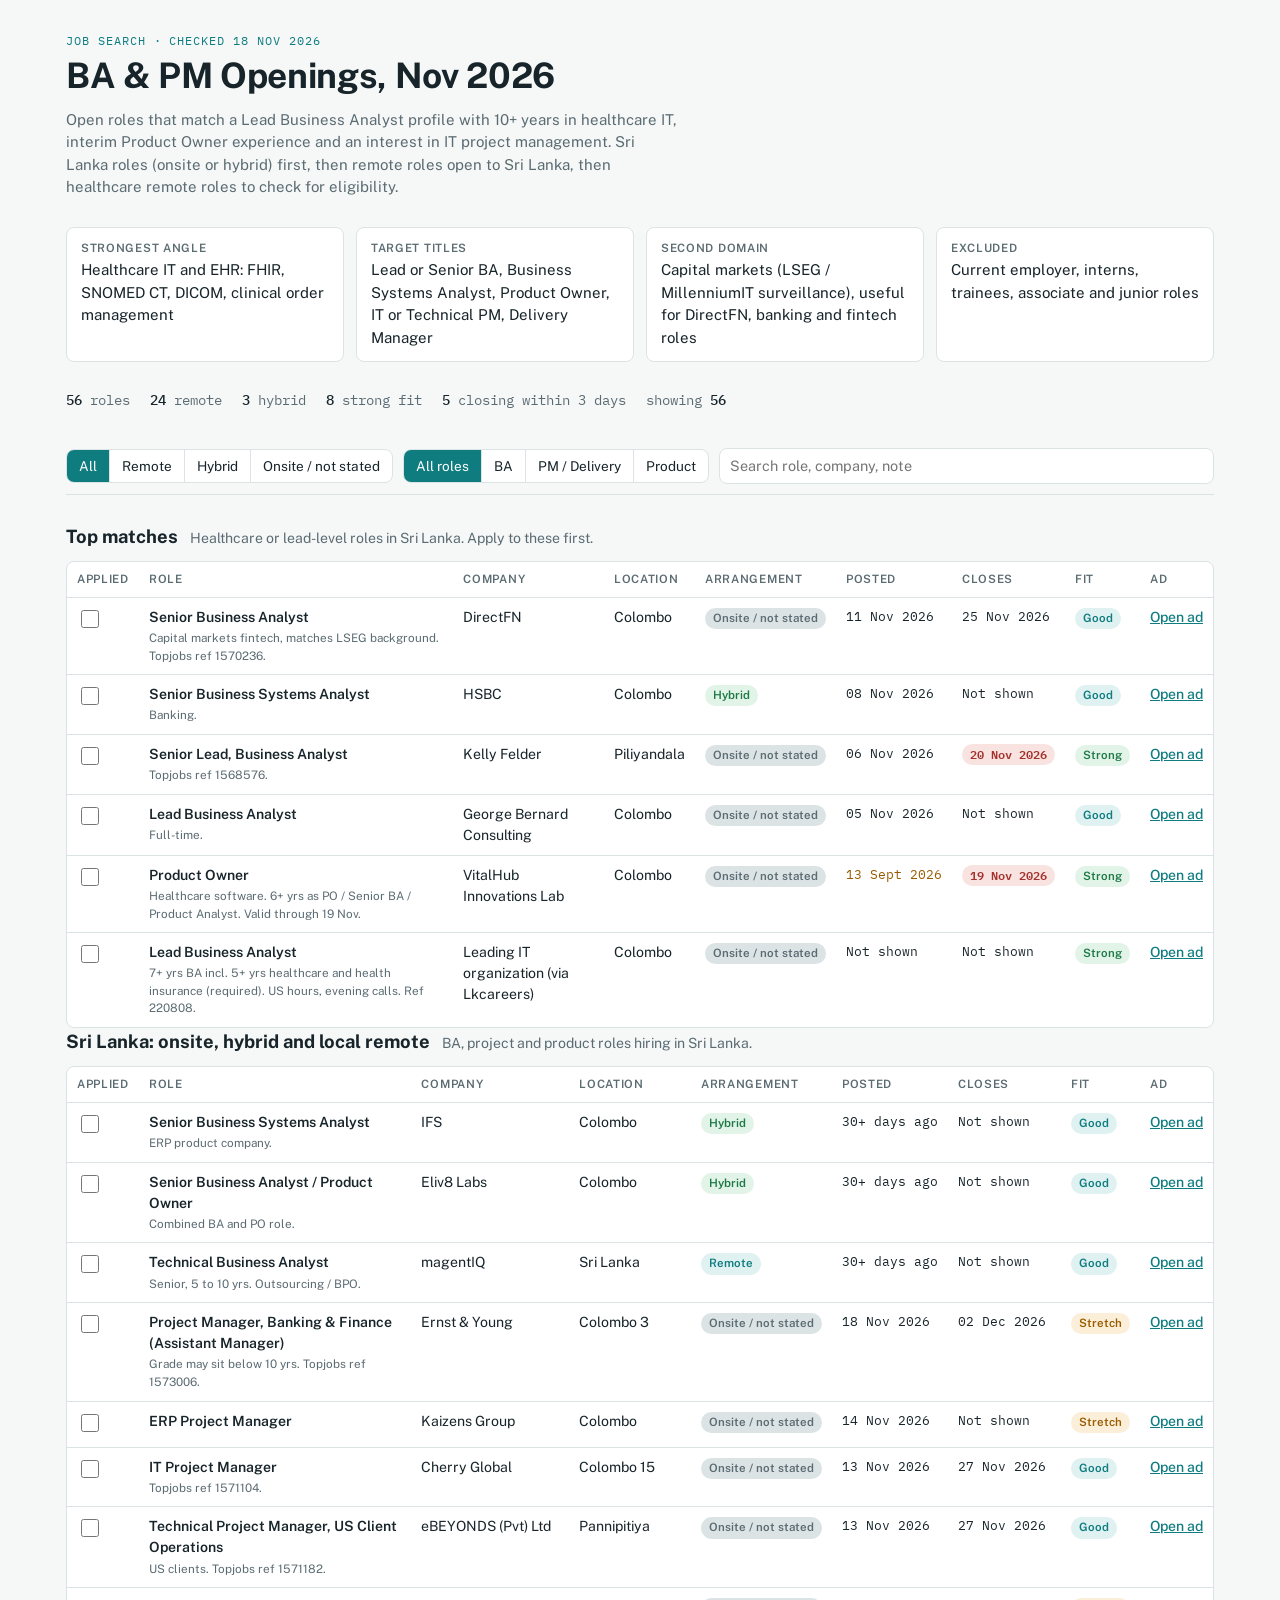
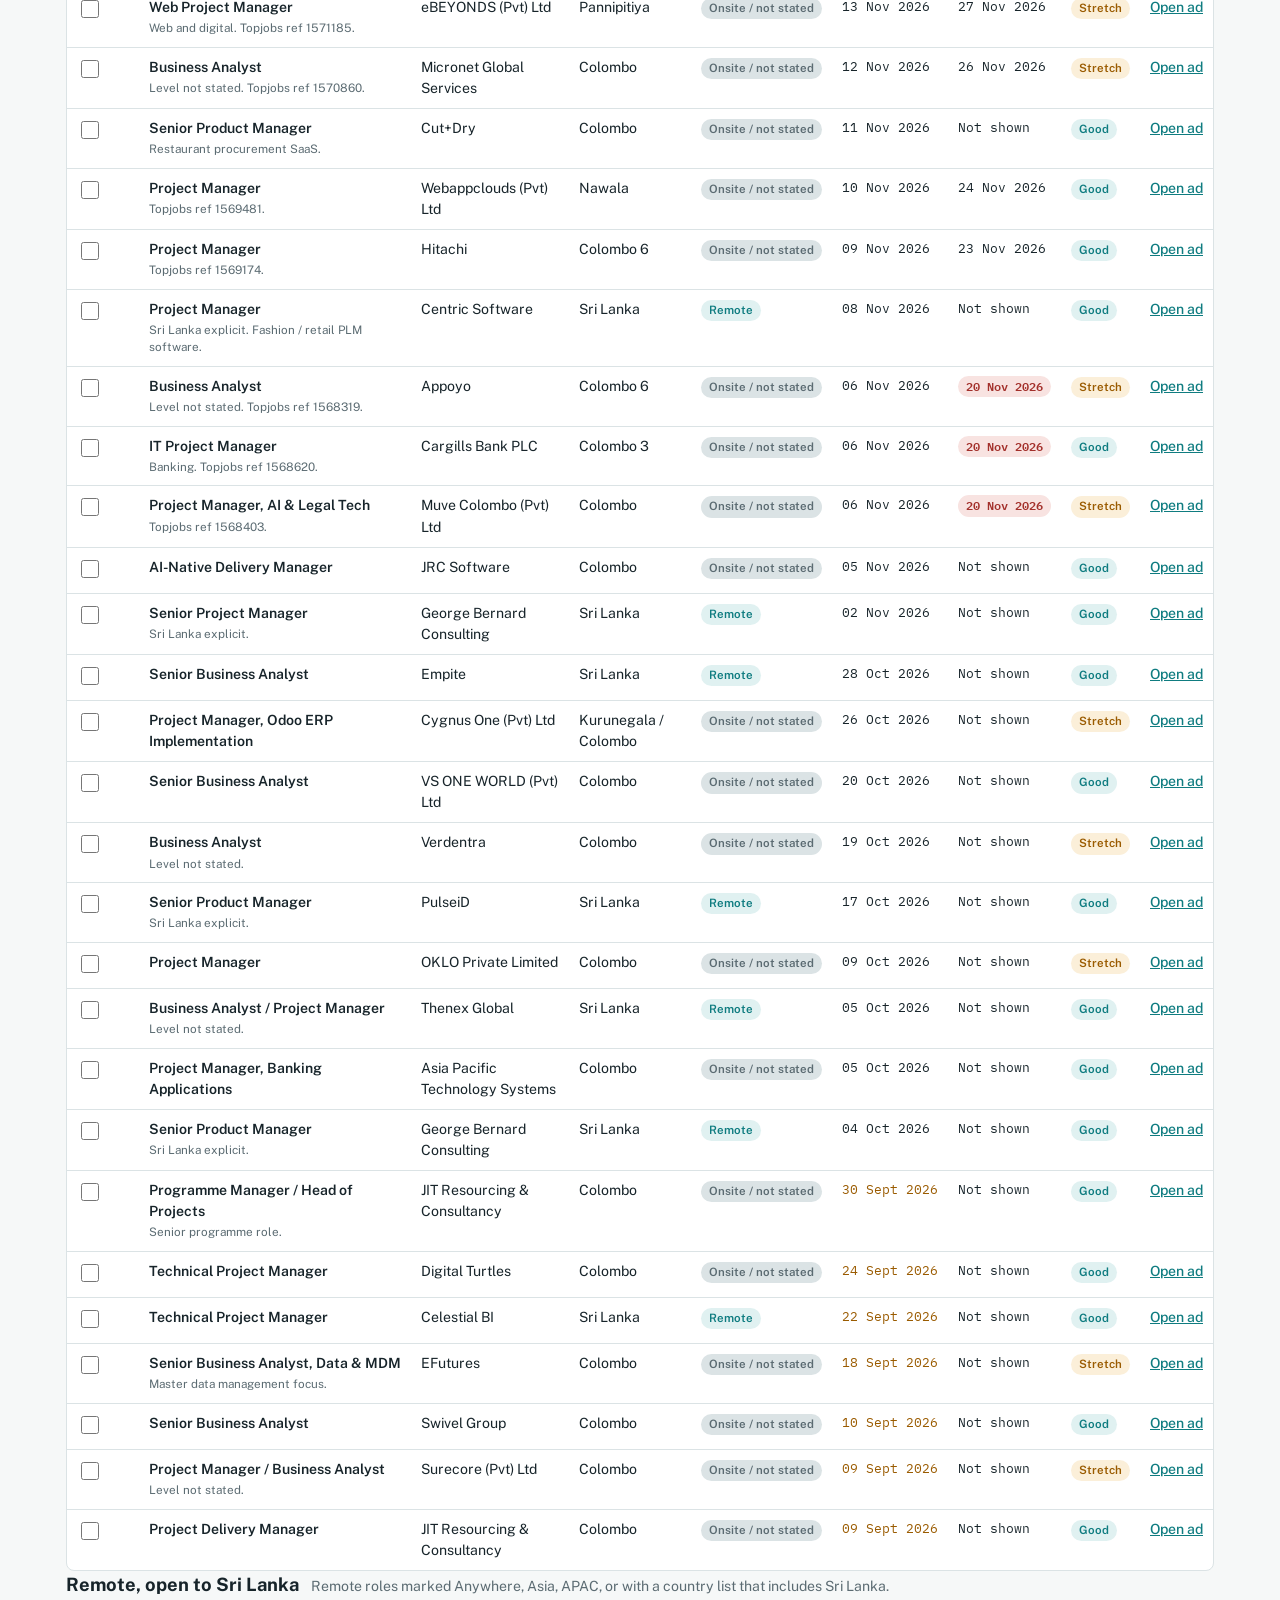
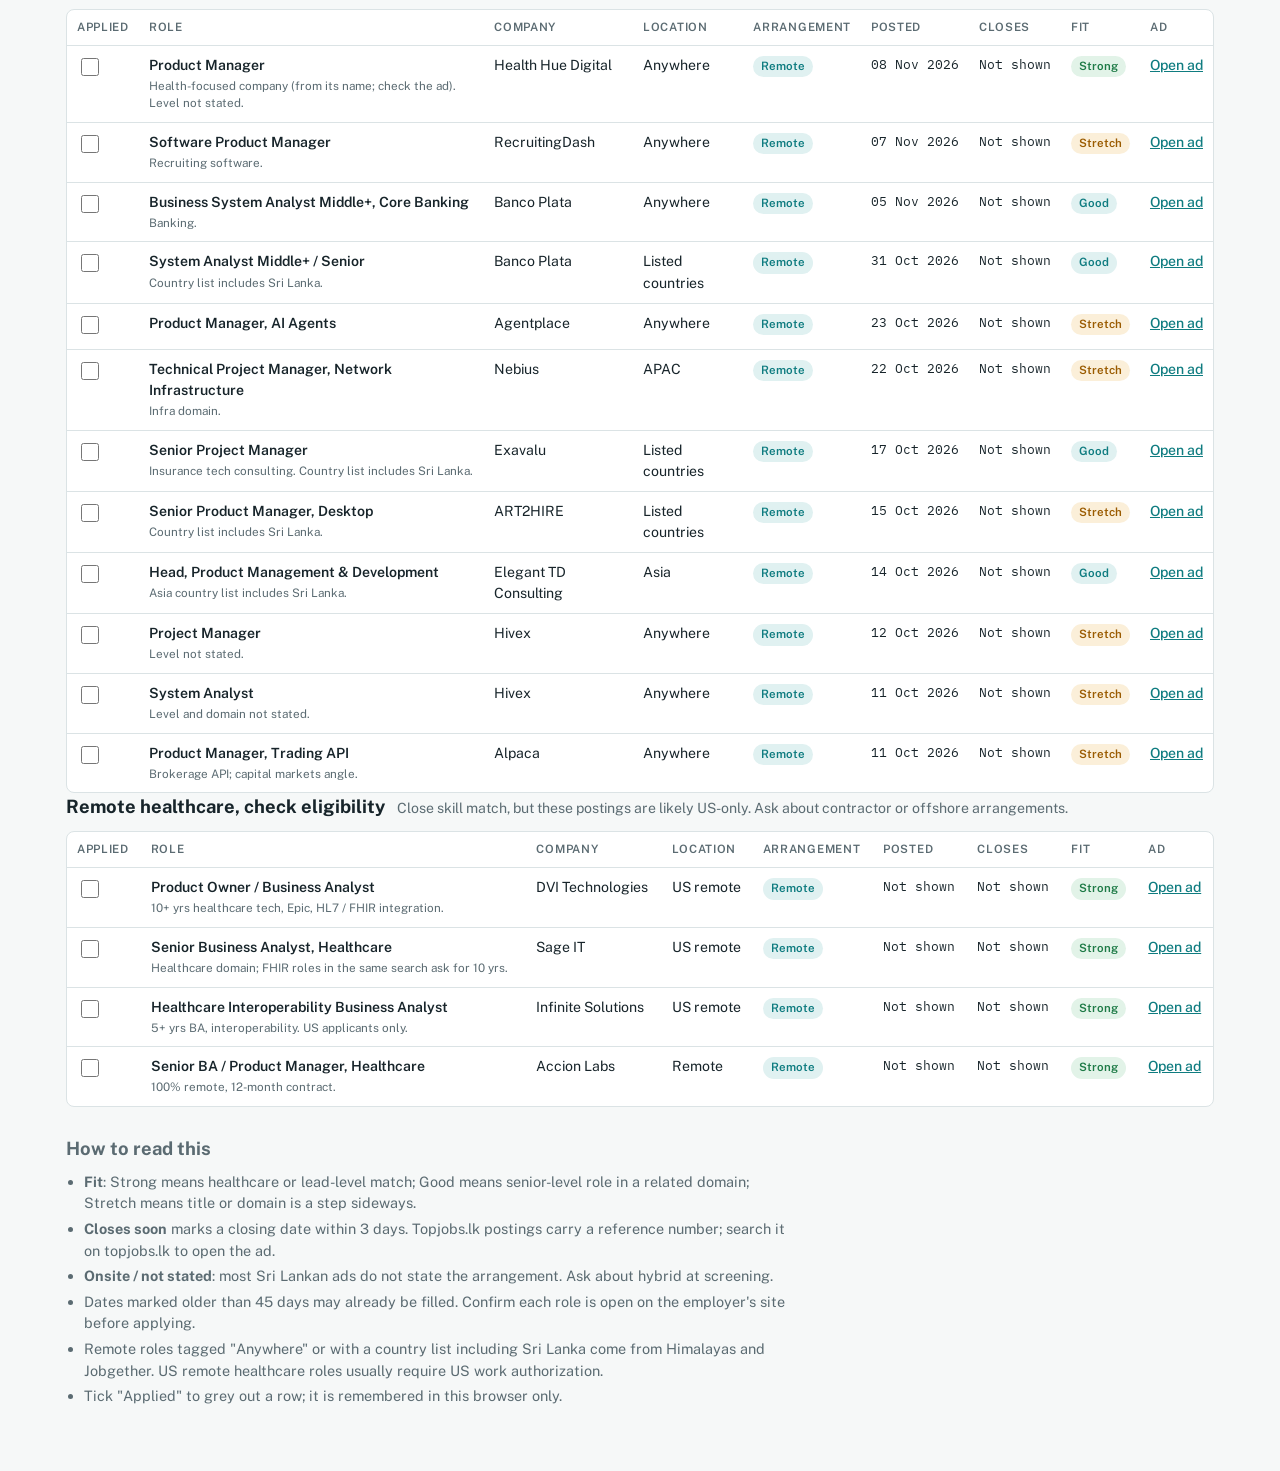
==== index.html @ bf1f10f8 "Add files via upload" ====
<!doctype html><html><head><meta charset=utf8><meta name=viewport content="width=device-width,initial-scale=1,viewport-fit=cover"><style>:root{color-scheme:light;box-sizing:border-box;padding-top:env(safe-area-inset-top,0px);padding-bottom:env(safe-area-inset-bottom,0px)}html{scroll-padding-top:env(safe-area-inset-top,0px)}body{margin:0;padding:0;font:14px -apple-system,BlinkMacSystemFont,sans-serif;background:#fff;color:#000}img{max-width:100%}[hidden]:not([hidden=until-found i]){display:none!important}</style></head><body>
<title>BA &amp; PM Openings, Nov 2026</title>
<meta name="claude:viewport-fit-sides" content="cover">
<link rel="preconnect" href="https://fonts.googleapis.com">
<link rel="stylesheet" href="https://fonts.googleapis.com/css2?family=Public+Sans:wght@400;500;600;700&family=IBM+Plex+Mono:wght@400;500&display=swap">
<style>
/* Layout: one working column; summary strip, filter bar, then grouped tables. Clinical teal accent. */
:root{
  --bg:#f6f8f8; --surface:#ffffff; --fg:#17242a; --muted:#5b6b72; --line:#dbe3e5;
  --accent:#0f7c80; --accent-soft:#e0f1f1;
  --good:#1d7a46; --good-soft:#e2f3e8; --warn:#9a5b00; --warn-soft:#fbefd9; --bad:#a3302b; --bad-soft:#f8e3e1;
  --display:"Public Sans",system-ui,sans-serif; --body:"Public Sans",system-ui,sans-serif; --mono:"IBM Plex Mono",ui-monospace,Menlo,monospace;
}
@media (prefers-color-scheme: dark){:root:not([data-theme="light"]){
  --bg:#0f1719; --surface:#162225; --fg:#e3ecee; --muted:#93a6ab; --line:#26363a;
  --accent:#4fc3c4; --accent-soft:#163a3c;
  --good:#6fd39a; --good-soft:#173527; --warn:#f0b85a; --warn-soft:#3a2c12; --bad:#f08b84; --bad-soft:#3d1d1b; color-scheme:dark}}
:root[data-theme="dark"]{
  --bg:#0f1719; --surface:#162225; --fg:#e3ecee; --muted:#93a6ab; --line:#26363a;
  --accent:#4fc3c4; --accent-soft:#163a3c;
  --good:#6fd39a; --good-soft:#173527; --warn:#f0b85a; --warn-soft:#3a2c12; --bad:#f08b84; --bad-soft:#3d1d1b; color-scheme:dark}
*{box-sizing:border-box}
body{background:var(--bg);color:var(--fg);font-family:var(--body);font-size:15px;line-height:1.5}
.wrap{max-width:1180px;margin:0 auto;padding-block:32px 64px;padding-left:max(16px,env(safe-area-inset-left,0px));padding-right:max(16px,env(safe-area-inset-right,0px));display:grid;gap:28px}
h1{font-family:var(--display);font-size:clamp(1.6rem,3vw,2.2rem);font-weight:700;margin:0;text-wrap:balance;letter-spacing:-.01em}
h2{font-family:var(--display);font-size:1.15rem;margin:0;text-wrap:balance}
.eyebrow{font-family:var(--mono);font-size:.75rem;letter-spacing:.08em;text-transform:uppercase;color:var(--accent)}
.lede{color:var(--muted);max-width:68ch;margin:6px 0 0}
.profile{display:grid;grid-template-columns:repeat(auto-fit,minmax(220px,1fr));gap:12px}
.chipcard{background:var(--surface);border:1px solid var(--line);border-radius:8px;padding:12px 14px;min-width:0}
.chipcard b{display:block;font-size:.72rem;letter-spacing:.06em;text-transform:uppercase;color:var(--muted);font-weight:600;margin-bottom:2px}
.stats{display:flex;flex-wrap:wrap;gap:8px 20px;font-family:var(--mono);font-size:.85rem;color:var(--muted)}
.stats span strong{color:var(--fg);font-weight:500}
.bar{display:flex;flex-wrap:wrap;gap:10px;align-items:center;position:sticky;top:env(safe-area-inset-top,0px);background:var(--bg);padding-block:10px;z-index:5;border-bottom:1px solid var(--line)}
body::before{content:"";position:fixed;inset:0 0 auto;height:env(safe-area-inset-top,0px);z-index:10;background:var(--bg)}
.seg{display:flex;flex-wrap:wrap;border:1px solid var(--line);border-radius:8px;overflow:hidden;background:var(--surface)}
.seg button{font:inherit;font-size:.85rem;border:0;background:none;color:var(--fg);padding:6px 12px;cursor:pointer;border-right:1px solid var(--line)}
.seg button:last-child{border-right:0}
.seg button[aria-pressed="true"]{background:var(--accent);color:var(--surface)}
.seg button:focus-visible,input:focus-visible,a:focus-visible{outline:2px solid var(--accent);outline-offset:2px}
input[type=search]{font:inherit;font-size:.9rem;padding:6px 10px;border:1px solid var(--line);border-radius:8px;background:var(--surface);color:var(--fg);flex:1 1 200px;min-width:0}
section{display:grid;gap:10px}
.sechead{display:flex;flex-wrap:wrap;align-items:baseline;gap:6px 12px}
.sechead p{margin:0;color:var(--muted);font-size:.88rem}
.tbl{overflow-x:auto;border:1px solid var(--line);border-radius:8px;background:var(--surface)}
table{border-collapse:collapse;width:100%;min-width:860px;font-size:.88rem}
th{text-align:left;font-size:.72rem;letter-spacing:.06em;text-transform:uppercase;color:var(--muted);font-weight:600;padding:9px 10px;border-bottom:1px solid var(--line);white-space:nowrap}
td{padding:9px 10px;border-bottom:1px solid var(--line);vertical-align:top}
tr:last-child td{border-bottom:0}
td.role{font-weight:600;min-width:200px}
td.role small{display:block;font-weight:400;color:var(--muted);margin-top:2px}
td.date{font-family:var(--mono);font-size:.8rem;white-space:nowrap;font-variant-numeric:tabular-nums}
.pill{display:inline-block;font-size:.72rem;font-weight:600;padding:2px 8px;border-radius:999px;white-space:nowrap}
.p-remote{background:var(--accent-soft);color:var(--accent)}
.p-hybrid{background:var(--good-soft);color:var(--good)}
.p-onsite{background:var(--line);color:var(--muted)}
.f-strong{background:var(--good-soft);color:var(--good)}
.f-good{background:var(--accent-soft);color:var(--accent)}
.f-stretch{background:var(--warn-soft);color:var(--warn)}
.soon{background:var(--bad-soft);color:var(--bad)}
.old{color:var(--warn)}
a{color:var(--accent)}
td a{font-weight:500;white-space:nowrap}
.applied{width:18px;height:18px;accent-color:var(--accent)}
tr.done td{opacity:.5}
.empty{padding:14px;color:var(--muted)}
.notes{display:grid;gap:8px;font-size:.9rem;color:var(--muted);max-width:80ch}
.notes ul{margin:0;padding-left:18px;display:grid;gap:4px}
@media (prefers-reduced-motion:reduce){*{transition:none!important}}
</style>

<div class="wrap">
  <header>
    <div class="eyebrow">Job search · checked 18 Nov 2026</div>
    <h1>BA &amp; PM Openings, Nov 2026</h1>
    <p class="lede">Open roles that match a Lead Business Analyst profile with 10+ years in healthcare IT, interim Product Owner experience and an interest in IT project management. Sri Lanka roles (onsite or hybrid) first, then remote roles open to Sri Lanka, then healthcare remote roles to check for eligibility.</p>
  </header>

  <div class="profile" aria-label="Profile match summary">
    <div class="chipcard"><b>Strongest angle</b>Healthcare IT and EHR: FHIR, SNOMED CT, DICOM, clinical order management</div>
    <div class="chipcard"><b>Target titles</b>Lead or Senior BA, Business Systems Analyst, Product Owner, IT or Technical PM, Delivery Manager</div>
    <div class="chipcard"><b>Second domain</b>Capital markets (LSEG / MillenniumIT surveillance), useful for DirectFN, banking and fintech roles</div>
    <div class="chipcard"><b>Excluded</b>Current employer, interns, trainees, associate and junior roles</div>
  </div>

  <div class="stats" id="stats"></div>

  <div class="bar" role="toolbar" aria-label="Filters">
    <div class="seg" id="arr" aria-label="Work arrangement">
      <button type="button" data-v="all" aria-pressed="true">All</button>
      <button type="button" data-v="Remote" aria-pressed="false">Remote</button>
      <button type="button" data-v="Hybrid" aria-pressed="false">Hybrid</button>
      <button type="button" data-v="Onsite" aria-pressed="false">Onsite / not stated</button>
    </div>
    <div class="seg" id="kind" aria-label="Role type">
      <button type="button" data-v="all" aria-pressed="true">All roles</button>
      <button type="button" data-v="BA" aria-pressed="false">BA</button>
      <button type="button" data-v="PM" aria-pressed="false">PM / Delivery</button>
      <button type="button" data-v="Product" aria-pressed="false">Product</button>
    </div>
    <input type="search" id="q" placeholder="Search role, company, note" aria-label="Search">
  </div>

  <div id="groups"></div>

  <div class="notes">
    <h2>How to read this</h2>
    <ul>
      <li><strong>Fit</strong>: Strong means healthcare or lead-level match; Good means senior-level role in a related domain; Stretch means title or domain is a step sideways.</li>
      <li><strong>Closes soon</strong> marks a closing date within 3 days. Topjobs.lk postings carry a reference number; search it on topjobs.lk to open the ad.</li>
      <li><strong>Onsite / not stated</strong>: most Sri Lankan ads do not state the arrangement. Ask about hybrid at screening.</li>
      <li>Dates marked older than 45 days may already be filled. Confirm each role is open on the employer's site before applying.</li>
      <li>Remote roles tagged "Anywhere" or with a country list including Sri Lanka come from Himalayas and Jobgether. US remote healthcare roles usually require US work authorization.</li>
      <li>Tick "Applied" to grey out a row; it is remembered in this browser only.</li>
    </ul>
  </div>
</div>

<script>
const TJ_IT="https://www.topjobs.lk/applicant/vacancybyfunctionalarea.jsp?FA=SDQ";
const TJ_COM="https://www.topjobs.lk/applicant/vacancybyfunctionalarea.jsp?FA=COM";
const IT=n=>"https://itpro.lk/job/"+n+"/";
const HM=(c,j)=>"https://himalayas.app/companies/"+c+"/jobs/"+j;
// g: group, k: kind, a: arrangement, fit, posted/closes ISO or text
const JOBS=[
// ---- Top matches
{g:"top",k:"BA",role:"Lead Business Analyst",note:"7+ yrs BA incl. 5+ yrs healthcare and health insurance (required). US hours, evening calls. Ref 220808.",co:"Leading IT organization (via Lkcareers)",loc:"Colombo",a:"Onsite",fit:"Strong",posted:"",closes:"",url:"https://rooster.jobs/jobs/16015"},
{g:"top",k:"Product",role:"Product Owner",note:"Healthcare software. 6+ yrs as PO / Senior BA / Product Analyst. Valid through 19 Nov.",co:"VitalHub Innovations Lab",loc:"Colombo",a:"Onsite",fit:"Strong",posted:"2026-09-13",closes:"2026-11-19",url:IT("14797/product-owner-at-vitalhub-innovations-lab")},
{g:"top",k:"BA",role:"Senior Lead, Business Analyst",note:"Topjobs ref 1568576.",co:"Kelly Felder",loc:"Piliyandala",a:"Onsite",fit:"Strong",posted:"2026-11-06",closes:"2026-11-20",url:TJ_IT},
{g:"top",k:"BA",role:"Lead Business Analyst",note:"Full-time.",co:"George Bernard Consulting",loc:"Colombo",a:"Onsite",fit:"Good",posted:"2026-11-05",closes:"",url:"https://www.drjobpro.com/sri-lanka/business-analysis-jobs-in-colombo"},
{g:"top",k:"BA",role:"Senior Business Analyst",note:"Capital markets fintech, matches LSEG background. Topjobs ref 1570236.",co:"DirectFN",loc:"Colombo",a:"Onsite",fit:"Good",posted:"2026-11-11",closes:"2026-11-25",url:IT("15755/senior-business-analyst-at-directfn")},
{g:"top",k:"BA",role:"Senior Business Systems Analyst",note:"Banking.",co:"HSBC",loc:"Colombo",a:"Hybrid",fit:"Good",posted:"2026-11-08",closes:"",url:"https://www.levels.fyi/jobs/location/sri-lanka"},
// ---- Sri Lanka BA
{g:"lk",k:"BA",role:"Senior Business Analyst",note:"",co:"Empite",loc:"Sri Lanka",a:"Remote",fit:"Good",posted:"2026-10-28",closes:"",url:IT("15613/senior-business-analyst-at-empite")},
{g:"lk",k:"BA",role:"Senior Business Analyst",note:"",co:"VS ONE WORLD (Pvt) Ltd",loc:"Colombo",a:"Onsite",fit:"Good",posted:"2026-10-20",closes:"",url:IT("15525/senior-business-analyst-at-vs-one-world-pvt-ltd")},
{g:"lk",k:"BA",role:"Senior Business Systems Analyst",note:"ERP product company.",co:"IFS",loc:"Colombo",a:"Hybrid",fit:"Good",posted:"30+ days ago",closes:"",url:"https://www.drjobpro.com/sri-lanka/business-analysis-jobs-in-colombo"},
{g:"lk",k:"BA",role:"Senior Business Analyst / Product Owner",note:"Combined BA and PO role.",co:"Eliv8 Labs",loc:"Colombo",a:"Hybrid",fit:"Good",posted:"30+ days ago",closes:"",url:"https://www.drjobpro.com/sri-lanka/business-analysis-jobs-in-colombo"},
{g:"lk",k:"BA",role:"Senior Business Analyst",note:"",co:"Swivel Group",loc:"Colombo",a:"Onsite",fit:"Good",posted:"2026-09-10",closes:"",url:IT("15063/senior-business-analyst-at-swivel-group")},
{g:"lk",k:"BA",role:"Senior Business Analyst, Data & MDM",note:"Master data management focus.",co:"EFutures",loc:"Colombo",a:"Onsite",fit:"Stretch",posted:"2026-09-18",closes:"",url:IT("15153/senior-business-analyst-data-master-data-management-at-efutures")},
{g:"lk",k:"BA",role:"Technical Business Analyst",note:"Senior, 5 to 10 yrs. Outsourcing / BPO.",co:"magentIQ",loc:"Sri Lanka",a:"Remote",fit:"Good",posted:"30+ days ago",closes:"",url:"https://jobgether.com/offer/6aab2708a819b4e027cd783c-technical-business-analyst-remote-sri-lanka"},
{g:"lk",k:"BA",role:"Business Analyst / Project Manager",note:"Level not stated.",co:"Thenex Global",loc:"Sri Lanka",a:"Remote",fit:"Good",posted:"2026-10-05",closes:"",url:IT("15348/business-analyst-project-manager-at-thenex-global")},
{g:"lk",k:"BA",role:"Business Analyst",note:"Level not stated. Topjobs ref 1570860.",co:"Micronet Global Services",loc:"Colombo",a:"Onsite",fit:"Stretch",posted:"2026-11-12",closes:"2026-11-26",url:TJ_COM},
{g:"lk",k:"BA",role:"Business Analyst",note:"Level not stated. Topjobs ref 1568319.",co:"Appoyo",loc:"Colombo 6",a:"Onsite",fit:"Stretch",posted:"2026-11-06",closes:"2026-11-20",url:TJ_IT},
{g:"lk",k:"BA",role:"Business Analyst",note:"Level not stated.",co:"Verdentra",loc:"Colombo",a:"Onsite",fit:"Stretch",posted:"2026-10-19",closes:"",url:IT("15383/business-analyst-at-verdentra")},
{g:"lk",k:"BA",role:"Project Manager / Business Analyst",note:"Level not stated.",co:"Surecore (Pvt) Ltd",loc:"Colombo",a:"Onsite",fit:"Stretch",posted:"2026-09-09",closes:"",url:IT("15032/project-manager-business-analyst-pmba-at-surecore-pvt-ltd")},
// ---- Sri Lanka PM / delivery
{g:"lk",k:"PM",role:"IT Project Manager",note:"Topjobs ref 1571104.",co:"Cherry Global",loc:"Colombo 15",a:"Onsite",fit:"Good",posted:"2026-11-13",closes:"2026-11-27",url:TJ_IT},
{g:"lk",k:"PM",role:"IT Project Manager",note:"Banking. Topjobs ref 1568620.",co:"Cargills Bank PLC",loc:"Colombo 3",a:"Onsite",fit:"Good",posted:"2026-11-06",closes:"2026-11-20",url:TJ_IT},
{g:"lk",k:"PM",role:"Technical Project Manager, US Client Operations",note:"US clients. Topjobs ref 1571182.",co:"eBEYONDS (Pvt) Ltd",loc:"Pannipitiya",a:"Onsite",fit:"Good",posted:"2026-11-13",closes:"2026-11-27",url:TJ_IT},
{g:"lk",k:"PM",role:"Web Project Manager",note:"Web and digital. Topjobs ref 1571185.",co:"eBEYONDS (Pvt) Ltd",loc:"Pannipitiya",a:"Onsite",fit:"Stretch",posted:"2026-11-13",closes:"2026-11-27",url:TJ_IT},
{g:"lk",k:"PM",role:"Project Manager",note:"Topjobs ref 1569174.",co:"Hitachi",loc:"Colombo 6",a:"Onsite",fit:"Good",posted:"2026-11-09",closes:"2026-11-23",url:TJ_COM},
{g:"lk",k:"PM",role:"Project Manager",note:"Topjobs ref 1569481.",co:"Webappclouds (Pvt) Ltd",loc:"Nawala",a:"Onsite",fit:"Good",posted:"2026-11-10",closes:"2026-11-24",url:TJ_IT},
{g:"lk",k:"PM",role:"Project Manager, AI & Legal Tech",note:"Topjobs ref 1568403.",co:"Muve Colombo (Pvt) Ltd",loc:"Colombo",a:"Onsite",fit:"Stretch",posted:"2026-11-06",closes:"2026-11-20",url:TJ_COM},
{g:"lk",k:"PM",role:"Project Manager, Banking & Finance (Assistant Manager)",note:"Grade may sit below 10 yrs. Topjobs ref 1573006.",co:"Ernst & Young",loc:"Colombo 3",a:"Onsite",fit:"Stretch",posted:"2026-11-18",closes:"2026-12-02",url:TJ_IT},
{g:"lk",k:"PM",role:"AI-Native Delivery Manager",note:"",co:"JRC Software",loc:"Colombo",a:"Onsite",fit:"Good",posted:"2026-11-05",closes:"",url:IT("15697/ai-native-delivery-manager-at-jrc-software")},
{g:"lk",k:"PM",role:"ERP Project Manager",note:"",co:"Kaizens Group",loc:"Colombo",a:"Onsite",fit:"Stretch",posted:"2026-11-14",closes:"",url:IT("15783/erp-project-manager-at-kaizens-group")},
{g:"lk",k:"PM",role:"Senior Project Manager",note:"Sri Lanka explicit.",co:"George Bernard Consulting",loc:"Sri Lanka",a:"Remote",fit:"Good",posted:"2026-11-02",closes:"",url:HM("george-bernard-consulting","senior-project-manager")},
{g:"lk",k:"PM",role:"Project Manager",note:"Sri Lanka explicit. Fashion / retail PLM software.",co:"Centric Software",loc:"Sri Lanka",a:"Remote",fit:"Good",posted:"2026-11-08",closes:"",url:HM("centric-software-inc","project-manager")},
{g:"lk",k:"PM",role:"Project Manager, Odoo ERP Implementation",note:"",co:"Cygnus One (Pvt) Ltd",loc:"Kurunegala / Colombo",a:"Onsite",fit:"Stretch",posted:"2026-10-26",closes:"",url:IT("15580/project-manager-odoo-erp-implementation-at-cygnus-one-pvt-ltd")},
{g:"lk",k:"PM",role:"Project Manager",note:"",co:"OKLO Private Limited",loc:"Colombo",a:"Onsite",fit:"Stretch",posted:"2026-10-09",closes:"",url:IT("15425/project-manager-at-oklo-private-limited")},
{g:"lk",k:"PM",role:"Project Manager, Banking Applications",note:"",co:"Asia Pacific Technology Systems",loc:"Colombo",a:"Onsite",fit:"Good",posted:"2026-10-05",closes:"",url:IT("15363/project-manager-banking-applications-at-asia-pacific-technology-systems-pvt-ltd")},
{g:"lk",k:"PM",role:"Programme Manager / Head of Projects",note:"Senior programme role.",co:"JIT Resourcing & Consultancy",loc:"Colombo",a:"Onsite",fit:"Good",posted:"2026-09-30",closes:"",url:IT("15297/programme-manager-head-of-projects-at-jit-resourcing-consultancy-services")},
{g:"lk",k:"PM",role:"Technical Project Manager",note:"",co:"Digital Turtles",loc:"Colombo",a:"Onsite",fit:"Good",posted:"2026-09-24",closes:"",url:IT("15239/technical-project-manager-at-digital-turtles")},
{g:"lk",k:"PM",role:"Technical Project Manager",note:"",co:"Celestial BI",loc:"Sri Lanka",a:"Remote",fit:"Good",posted:"2026-09-22",closes:"",url:IT("15199/technical-project-manager-at-celestial-bi")},
{g:"lk",k:"PM",role:"Project Delivery Manager",note:"",co:"JIT Resourcing & Consultancy",loc:"Colombo",a:"Onsite",fit:"Good",posted:"2026-09-09",closes:"",url:IT("15050/project-delivery-manager-at-jit-resourcing-consultancy-services")},
// ---- Sri Lanka product
{g:"lk",k:"Product",role:"Senior Product Manager",note:"Restaurant procurement SaaS.",co:"Cut+Dry",loc:"Colombo",a:"Onsite",fit:"Good",posted:"2026-11-11",closes:"",url:"https://www.levels.fyi/jobs?jobId=10whr0f5qzfcp"},
{g:"lk",k:"Product",role:"Senior Product Manager",note:"Sri Lanka explicit.",co:"PulseiD",loc:"Sri Lanka",a:"Remote",fit:"Good",posted:"2026-10-17",closes:"",url:HM("pulseid","senior-product-manager")},
{g:"lk",k:"Product",role:"Senior Product Manager",note:"Sri Lanka explicit.",co:"George Bernard Consulting",loc:"Sri Lanka",a:"Remote",fit:"Good",posted:"2026-10-04",closes:"",url:HM("george-bernard-consulting","senior-product-manager")},
// ---- Remote, open to Sri Lanka
{g:"rem",k:"Product",role:"Product Manager",note:"Health-focused company (from its name; check the ad). Level not stated.",co:"Health Hue Digital",loc:"Anywhere",a:"Remote",fit:"Strong",posted:"2026-11-08",closes:"",url:HM("healthhue","product-manager")},
{g:"rem",k:"BA",role:"Business System Analyst Middle+, Core Banking",note:"Banking.",co:"Banco Plata",loc:"Anywhere",a:"Remote",fit:"Good",posted:"2026-11-05",closes:"",url:HM("banco-plata-s-a-institucion-de-banca-multiple","business-system-analyst-middle-core-banking-systems")},
{g:"rem",k:"BA",role:"System Analyst Middle+ / Senior",note:"Country list includes Sri Lanka.",co:"Banco Plata",loc:"Listed countries",a:"Remote",fit:"Good",posted:"2026-10-31",closes:"",url:HM("banco-plata-s-a-institucion-de-banca-multiple","system-analyst-middle-senior")},
{g:"rem",k:"BA",role:"System Analyst",note:"Level and domain not stated.",co:"Hivex",loc:"Anywhere",a:"Remote",fit:"Stretch",posted:"2026-10-11",closes:"",url:HM("hivex","system-analyst-278498494")},
{g:"rem",k:"PM",role:"Senior Project Manager",note:"Insurance tech consulting. Country list includes Sri Lanka.",co:"Exavalu",loc:"Listed countries",a:"Remote",fit:"Good",posted:"2026-10-17",closes:"",url:HM("exavalu","senior-project-manager")},
{g:"rem",k:"PM",role:"Project Manager",note:"Level not stated.",co:"Hivex",loc:"Anywhere",a:"Remote",fit:"Stretch",posted:"2026-10-12",closes:"",url:HM("hivex","project-manager-1576628299")},
{g:"rem",k:"PM",role:"Technical Project Manager, Network Infrastructure",note:"Infra domain.",co:"Nebius",loc:"APAC",a:"Remote",fit:"Stretch",posted:"2026-10-22",closes:"",url:HM("nebius","technical-project-manager-network-infrastructure-apac")},
{g:"rem",k:"Product",role:"Head, Product Management & Development",note:"Asia country list includes Sri Lanka.",co:"Elegant TD Consulting",loc:"Asia",a:"Remote",fit:"Good",posted:"2026-10-14",closes:"",url:HM("elegant-td-consulting-co-ltd","head-product-management-development")},
{g:"rem",k:"Product",role:"Senior Product Manager, Desktop",note:"Country list includes Sri Lanka.",co:"ART2HIRE",loc:"Listed countries",a:"Remote",fit:"Stretch",posted:"2026-10-15",closes:"",url:HM("art2hire","senior-product-manager-desktop-windows-macos")},
{g:"rem",k:"Product",role:"Software Product Manager",note:"Recruiting software.",co:"RecruitingDash",loc:"Anywhere",a:"Remote",fit:"Stretch",posted:"2026-11-07",closes:"",url:HM("recruitingdash","software-product-manager")},
{g:"rem",k:"Product",role:"Product Manager, AI Agents",note:"",co:"Agentplace",loc:"Anywhere",a:"Remote",fit:"Stretch",posted:"2026-10-23",closes:"",url:HM("agentplace","product-manager-ai-agents")},
{g:"rem",k:"Product",role:"Product Manager, Trading API",note:"Brokerage API; capital markets angle.",co:"Alpaca",loc:"Anywhere",a:"Remote",fit:"Stretch",posted:"2026-10-11",closes:"",url:HM("alpaca","product-manager-trading-api")},
// ---- US remote healthcare
{g:"us",k:"Product",role:"Product Owner / Business Analyst",note:"10+ yrs healthcare tech, Epic, HL7 / FHIR integration.",co:"DVI Technologies",loc:"US remote",a:"Remote",fit:"Strong",posted:"",closes:"",url:"https://www.dice.com/job-detail/7c531bf0-5eb1-4174-b24d-eef489c77eaf"},
{g:"us",k:"BA",role:"Senior Business Analyst, Healthcare",note:"Healthcare domain; FHIR roles in the same search ask for 10 yrs.",co:"Sage IT",loc:"US remote",a:"Remote",fit:"Strong",posted:"",closes:"",url:"https://www.dice.com/job-detail/2287fa6d-3dc4-4e2f-b9ba-2431f9727370"},
{g:"us",k:"BA",role:"Healthcare Interoperability Business Analyst",note:"5+ yrs BA, interoperability. US applicants only.",co:"Infinite Solutions",loc:"US remote",a:"Remote",fit:"Strong",posted:"",closes:"",url:"https://www.dice.com/job-detail/1f0f9056-dfa8-4eb1-9206-fb58a71f7b71"},
{g:"us",k:"Product",role:"Senior BA / Product Manager, Healthcare",note:"100% remote, 12-month contract.",co:"Accion Labs",loc:"Remote",a:"Remote",fit:"Strong",posted:"",closes:"",url:"https://www.dice.com/job-detail/457362e8-2f22-46a2-a2d2-fc1e9157b0c2"},
];
const GROUPS={
  top:["Top matches","Healthcare or lead-level roles in Sri Lanka. Apply to these first."],
  lk:["Sri Lanka: onsite, hybrid and local remote","BA, project and product roles hiring in Sri Lanka."],
  rem:["Remote, open to Sri Lanka","Remote roles marked Anywhere, Asia, APAC, or with a country list that includes Sri Lanka."],
  us:["Remote healthcare, check eligibility","Close skill match, but these postings are likely US-only. Ask about contractor or offshore arrangements."]
};
const TODAY=new Date("2026-11-18T00:00:00");
const fmt=s=>{if(!s)return"Not shown";if(!/^\d{4}-/.test(s))return s;const d=new Date(s+"T00:00:00");return d.toLocaleDateString("en-GB",{day:"2-digit",month:"short",year:"numeric"})};
const days=s=>/^\d{4}-/.test(s||"")?Math.round((new Date(s+"T00:00:00")-TODAY)/864e5):null;
let st={a:"all",k:"all",q:""},applied={};
try{applied=JSON.parse(localStorage.getItem("applied")||"{}")}catch(e){}
const key=j=>j.role+"|"+j.co;
const esc=s=>String(s).replace(/[&<>"]/g,c=>({"&":"&amp;","<":"&lt;",">":"&gt;",'"':"&quot;"}[c]));
function render(){
  const q=st.q.toLowerCase();
  const list=JOBS.filter(j=>(st.a==="all"||j.a===st.a)&&(st.k==="all"||j.k===st.k)&&(!q||(j.role+" "+j.co+" "+j.note+" "+j.loc).toLowerCase().includes(q)));
  const soon=JOBS.filter(j=>{const d=days(j.closes);return d!==null&&d>=0&&d<=3}).length;
  document.getElementById("stats").innerHTML=
    `<span><strong>${JOBS.length}</strong> roles</span><span><strong>${JOBS.filter(j=>j.a==="Remote").length}</strong> remote</span><span><strong>${JOBS.filter(j=>j.a==="Hybrid").length}</strong> hybrid</span><span><strong>${JOBS.filter(j=>j.fit==="Strong").length}</strong> strong fit</span><span><strong>${soon}</strong> closing within 3 days</span><span>showing <strong>${list.length}</strong></span>`;
  const out=[];
  for(const g of Object.keys(GROUPS)){
    const rows=list.filter(j=>j.g===g).sort((x,y)=>(y.posted||"").localeCompare(x.posted||""));
    let body;
    if(!rows.length) body=`<div class="empty">No roles in this group match the filters.</div>`;
    else body=`<div class="tbl"><table><thead><tr><th>Applied</th><th>Role</th><th>Company</th><th>Location</th><th>Arrangement</th><th>Posted</th><th>Closes</th><th>Fit</th><th>Ad</th></tr></thead><tbody>${rows.map(j=>{
      const dc=days(j.closes),dp=days(j.posted),k=key(j),done=!!applied[k];
      const close=dc!==null&&dc>=0&&dc<=3?`<span class="pill soon">${fmt(j.closes)}</span>`:fmt(j.closes);
      const posted=dp!==null&&dp<-45?`<span class="old" title="Older than 45 days">${fmt(j.posted)}</span>`:fmt(j.posted);
      const ac=j.a==="Remote"?"p-remote":j.a==="Hybrid"?"p-hybrid":"p-onsite";
      const al=j.a==="Onsite"?"Onsite / not stated":j.a;
      return `<tr class="${done?"done":""}"><td><input type="checkbox" class="applied" id="ap-${esc(btoa(unescape(encodeURIComponent(k))).replace(/=/g,""))}" data-k="${esc(k)}" ${done?"checked":""} aria-label="Applied to ${esc(j.role)} at ${esc(j.co)}"></td><td class="role">${esc(j.role)}${j.note?`<small>${esc(j.note)}</small>`:""}</td><td>${esc(j.co)}</td><td>${esc(j.loc)}</td><td><span class="pill ${ac}">${al}</span></td><td class="date">${posted}</td><td class="date">${close}</td><td><span class="pill f-${j.fit.toLowerCase()}">${j.fit}</span></td><td><a href="${esc(j.url)}" target="_blank" rel="noopener">Open ad</a></td></tr>`}).join("")}</tbody></table></div>`;
    out.push(`<section><div class="sechead"><h2>${GROUPS[g][0]}</h2><p>${GROUPS[g][1]}</p></div>${body}</section>`);
  }
  document.getElementById("groups").innerHTML=out.join("");
}
function seg(id,prop){const el=document.getElementById(id);el.addEventListener("click",e=>{const b=e.target.closest("button");if(!b)return;st[prop]=b.dataset.v;el.querySelectorAll("button").forEach(x=>x.setAttribute("aria-pressed",x===b));render()})}
seg("arr","a");seg("kind","k");
document.getElementById("q").addEventListener("input",e=>{st.q=e.target.value;render()});
document.getElementById("groups").addEventListener("change",e=>{if(!e.target.classList.contains("applied"))return;const k=e.target.dataset.k;if(e.target.checked)applied[k]=1;else delete applied[k];try{localStorage.setItem("applied",JSON.stringify(applied))}catch(_){}render()});
render();
</script>

</body></html>
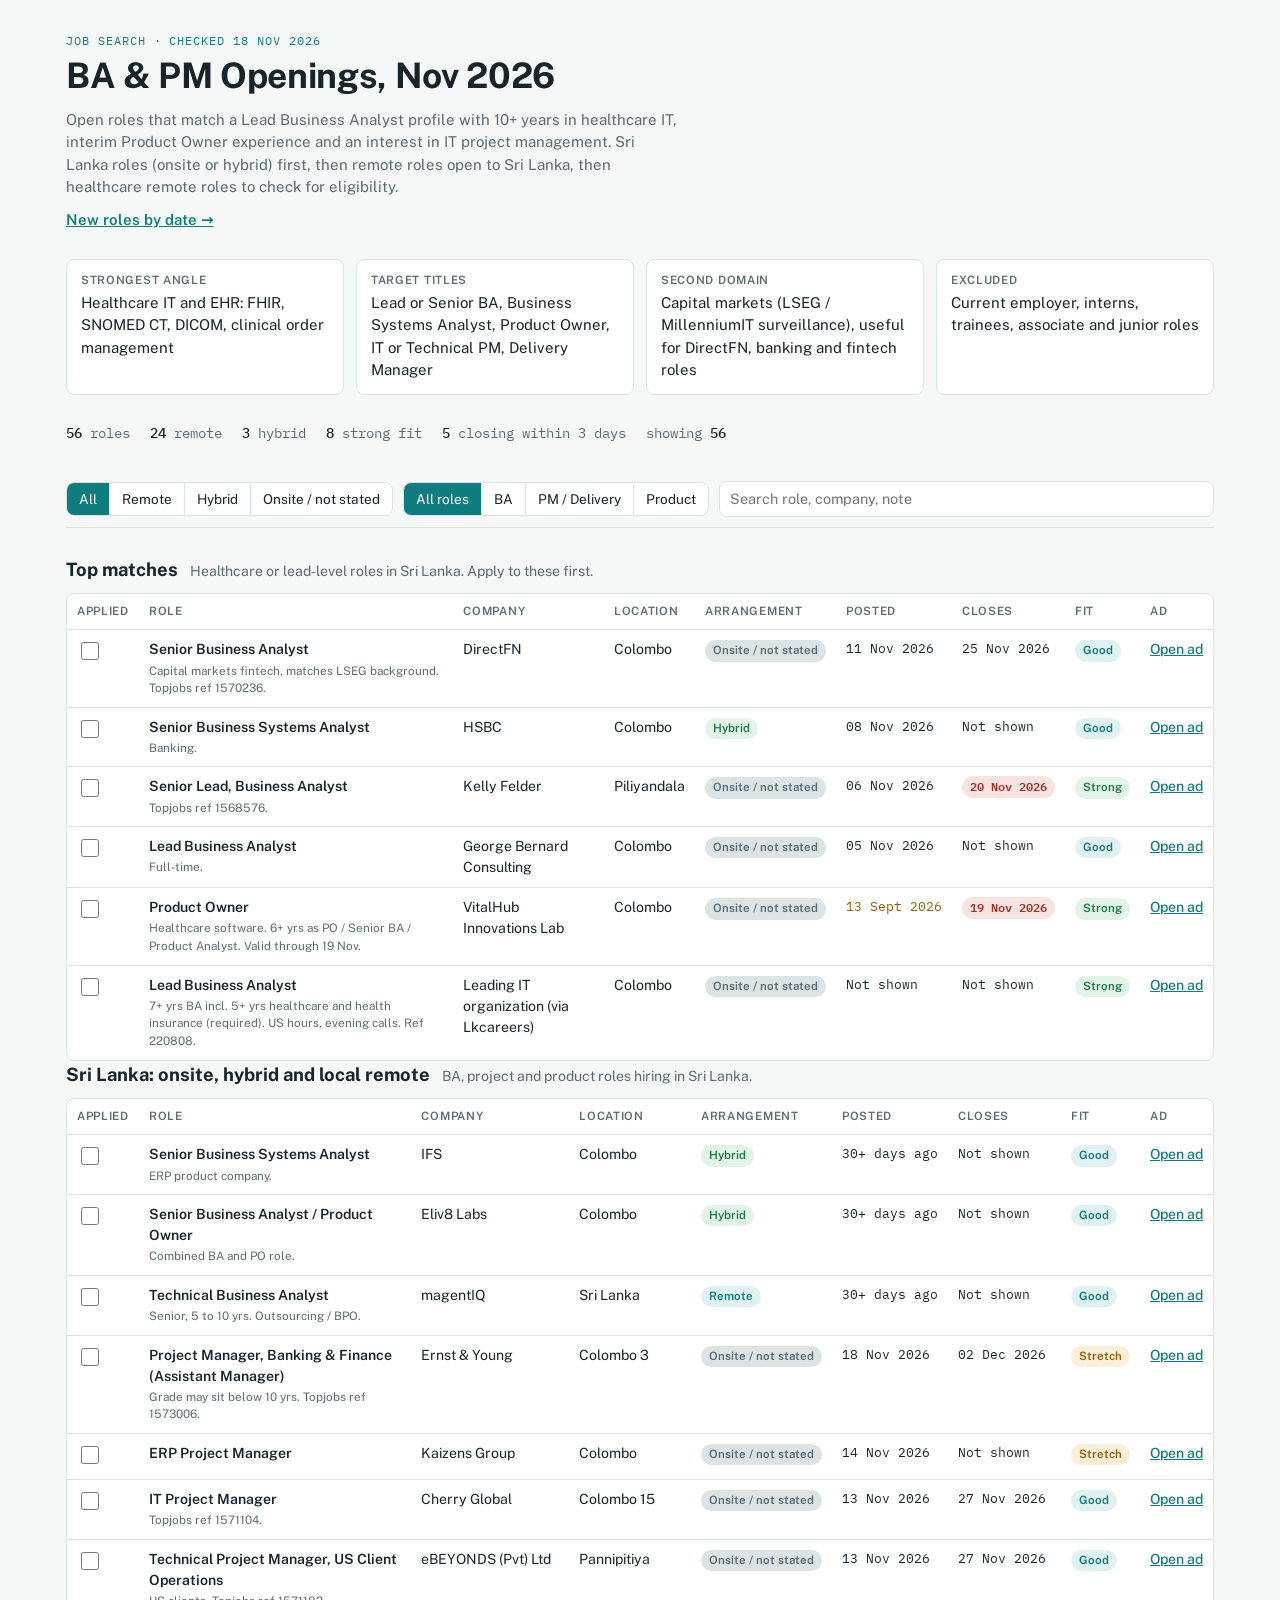
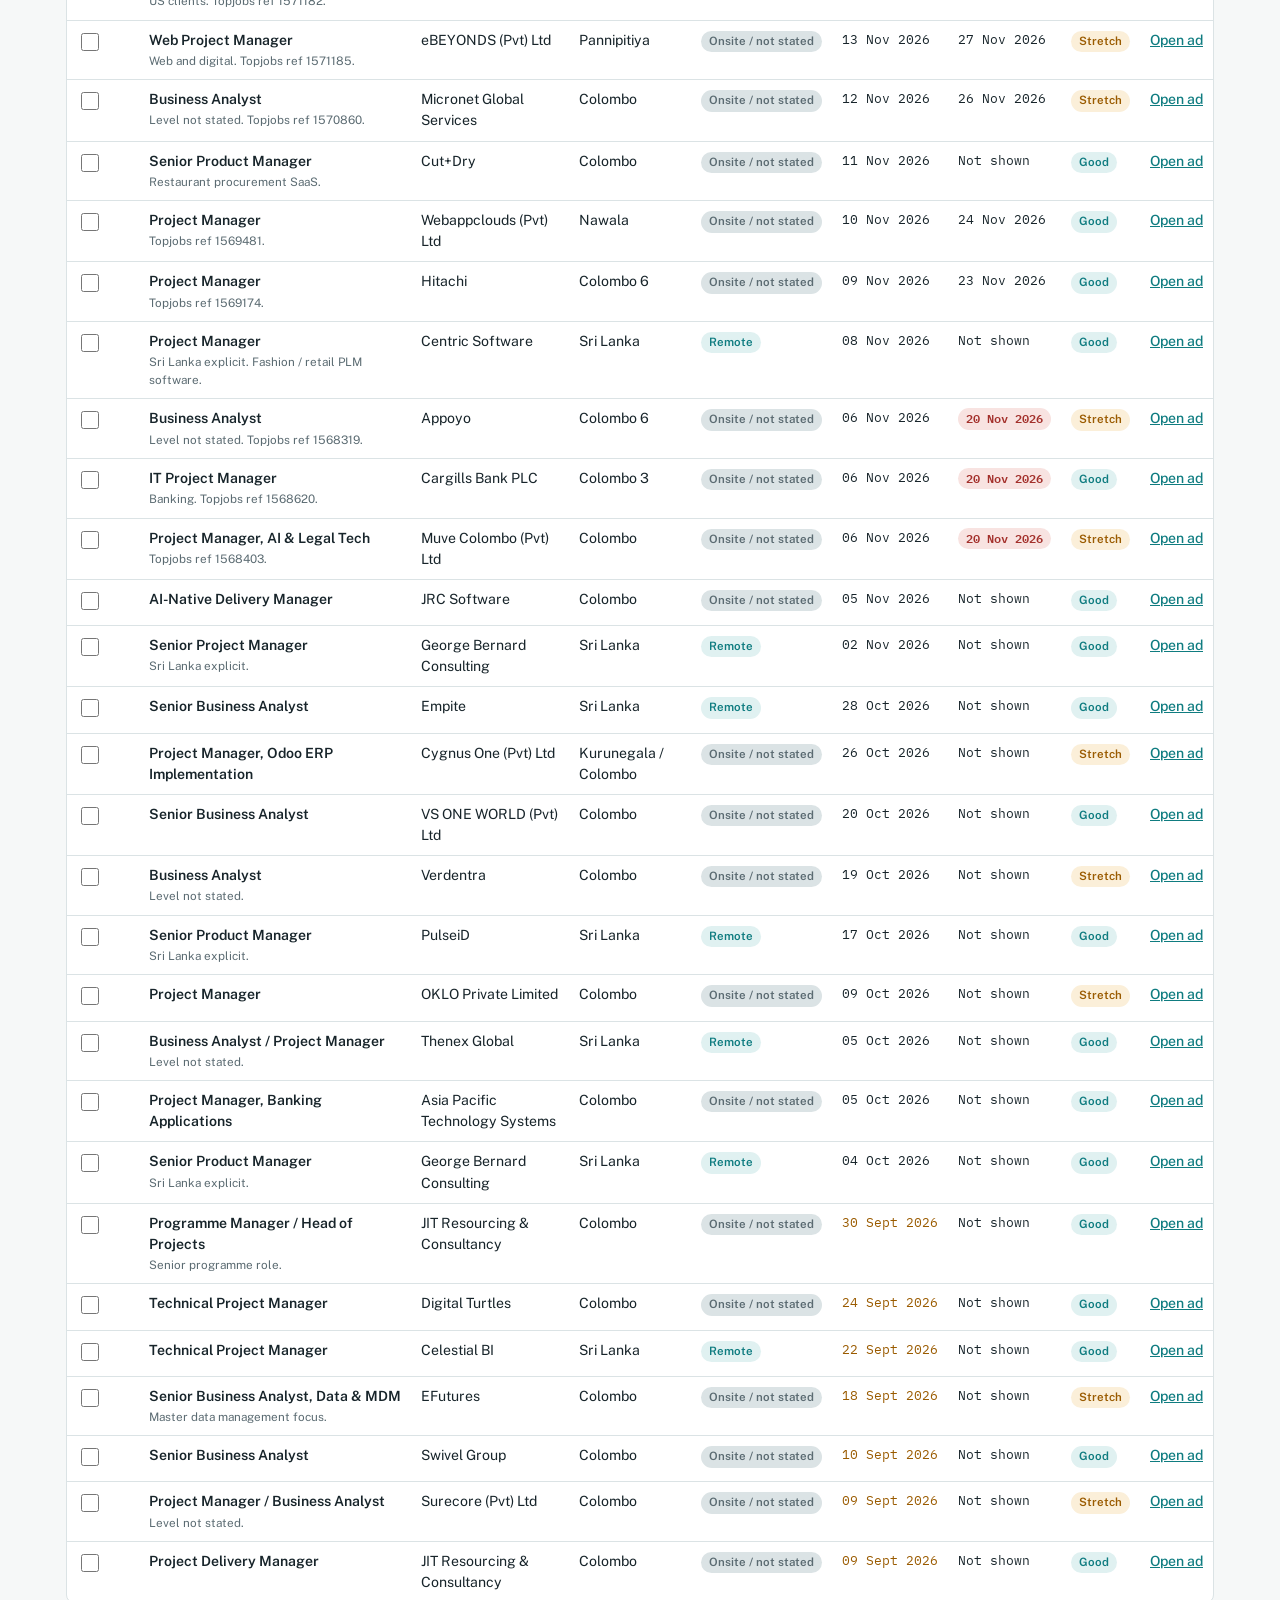
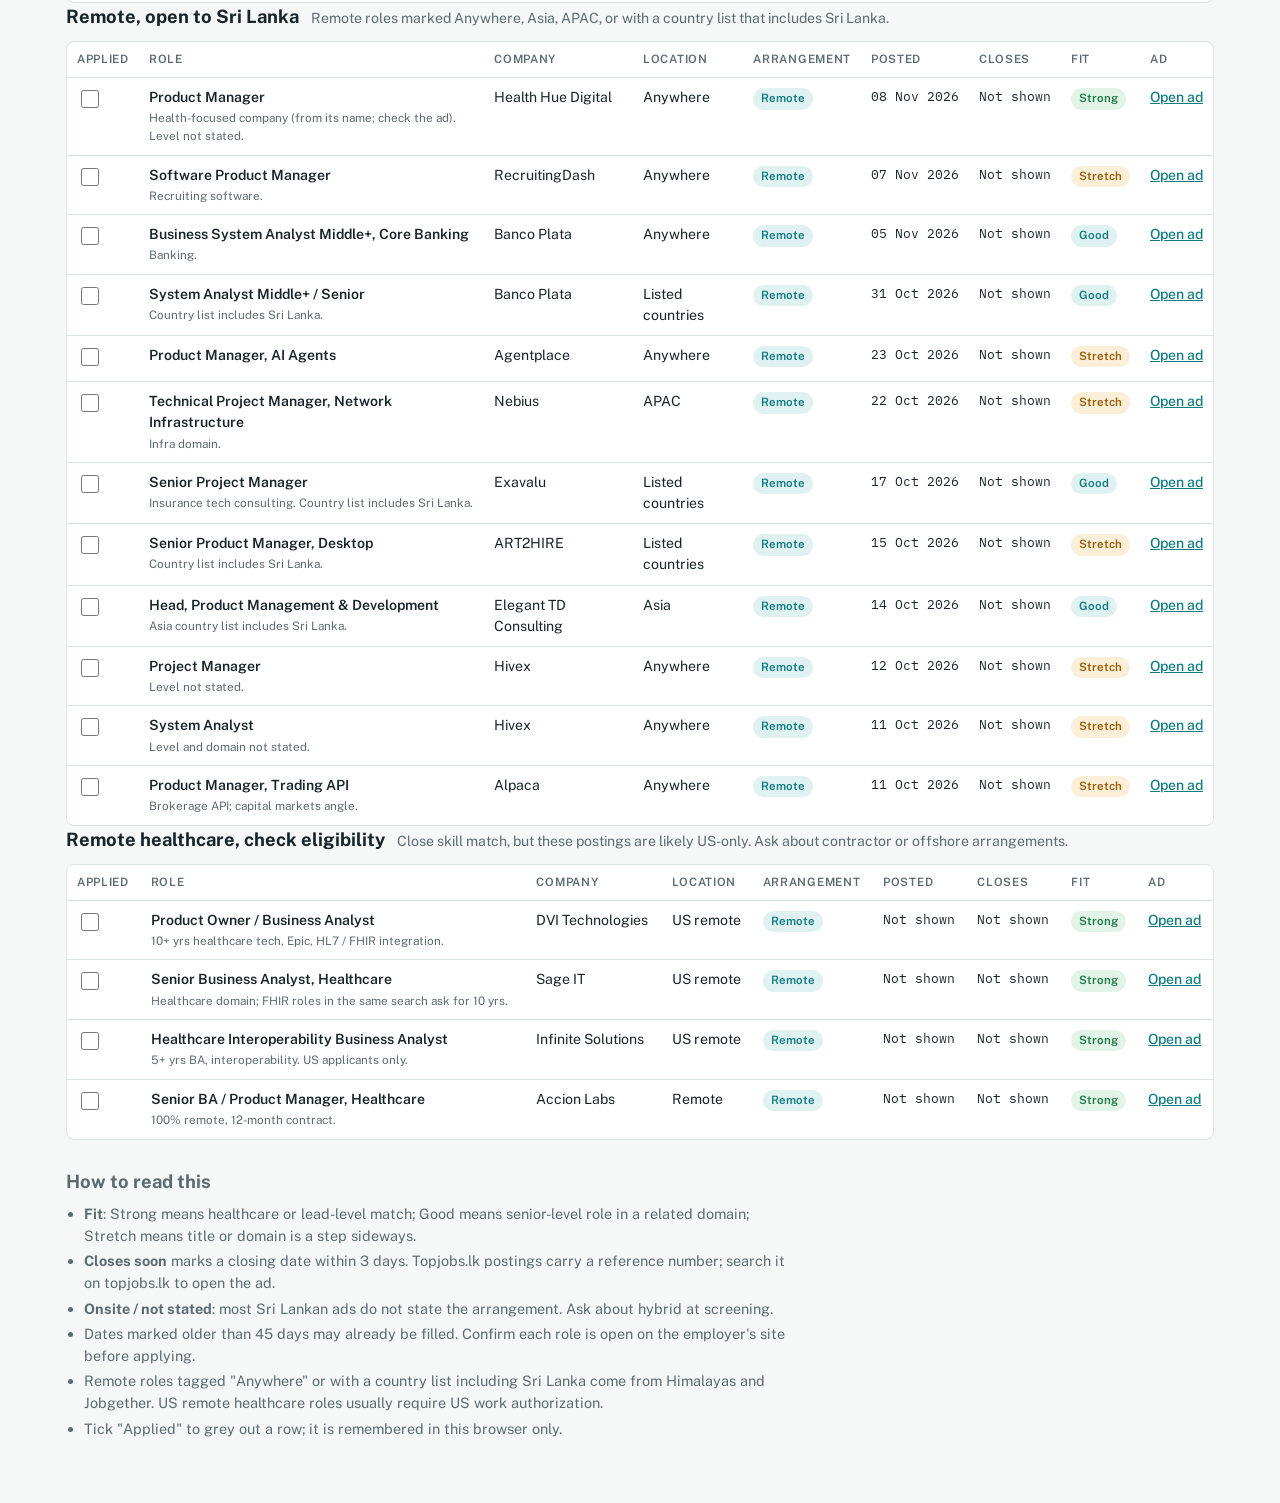
==== commit 01f92b9b: "Add date-wise daily job pages and archive Co-Authored-By: Claude Opus 5.5 <noreply@anthropic.com>" ====
--- a/index.html
+++ b/index.html
@@ -74,6 +74,7 @@
     <div class="eyebrow">Job search · checked 18 Nov 2026</div>
     <h1>BA &amp; PM Openings, Nov 2026</h1>
     <p class="lede">Open roles that match a Lead Business Analyst profile with 10+ years in healthcare IT, interim Product Owner experience and an interest in IT project management. Sri Lanka roles (onsite or hybrid) first, then remote roles open to Sri Lanka, then healthcare remote roles to check for eligibility.</p>
+    <p style="margin:10px 0 0;font-weight:600"><a href="daily/">New roles by date &rarr;</a></p>
   </header>
 
   <div class="profile" aria-label="Profile match summary">
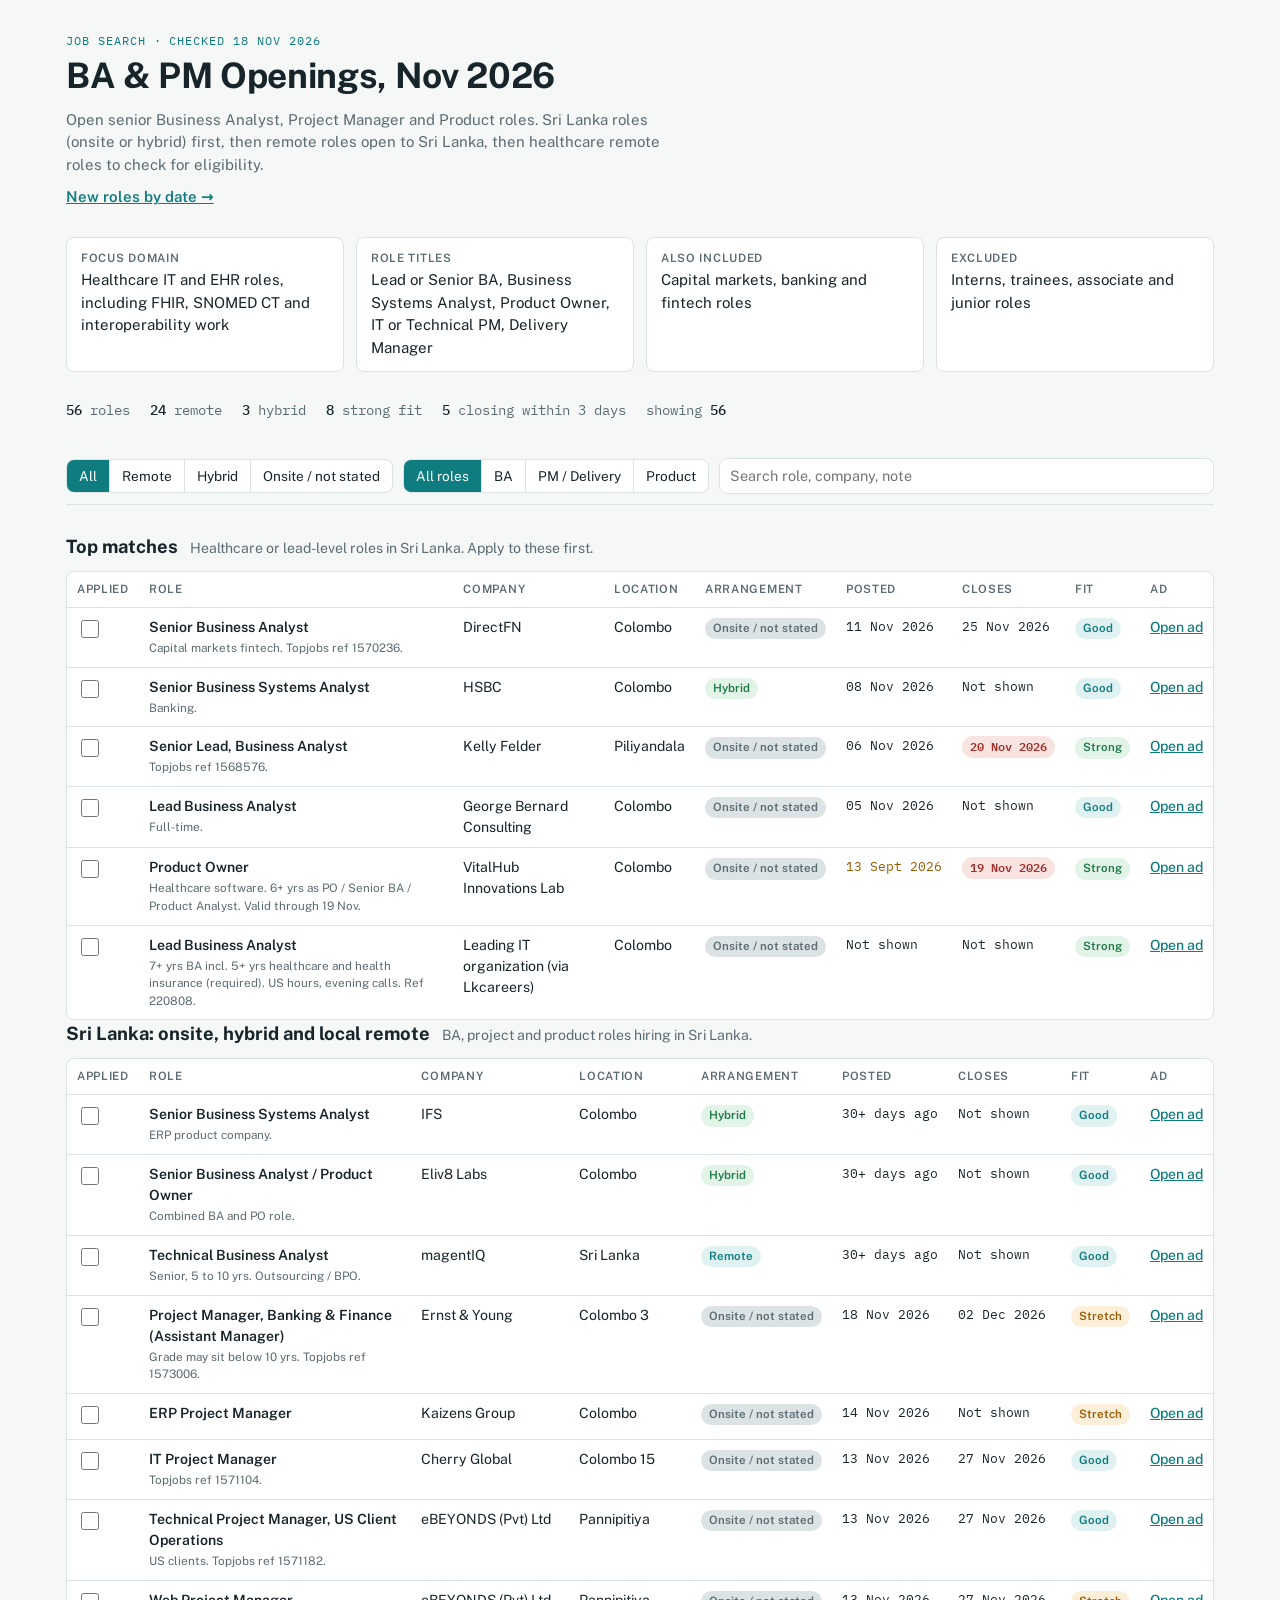
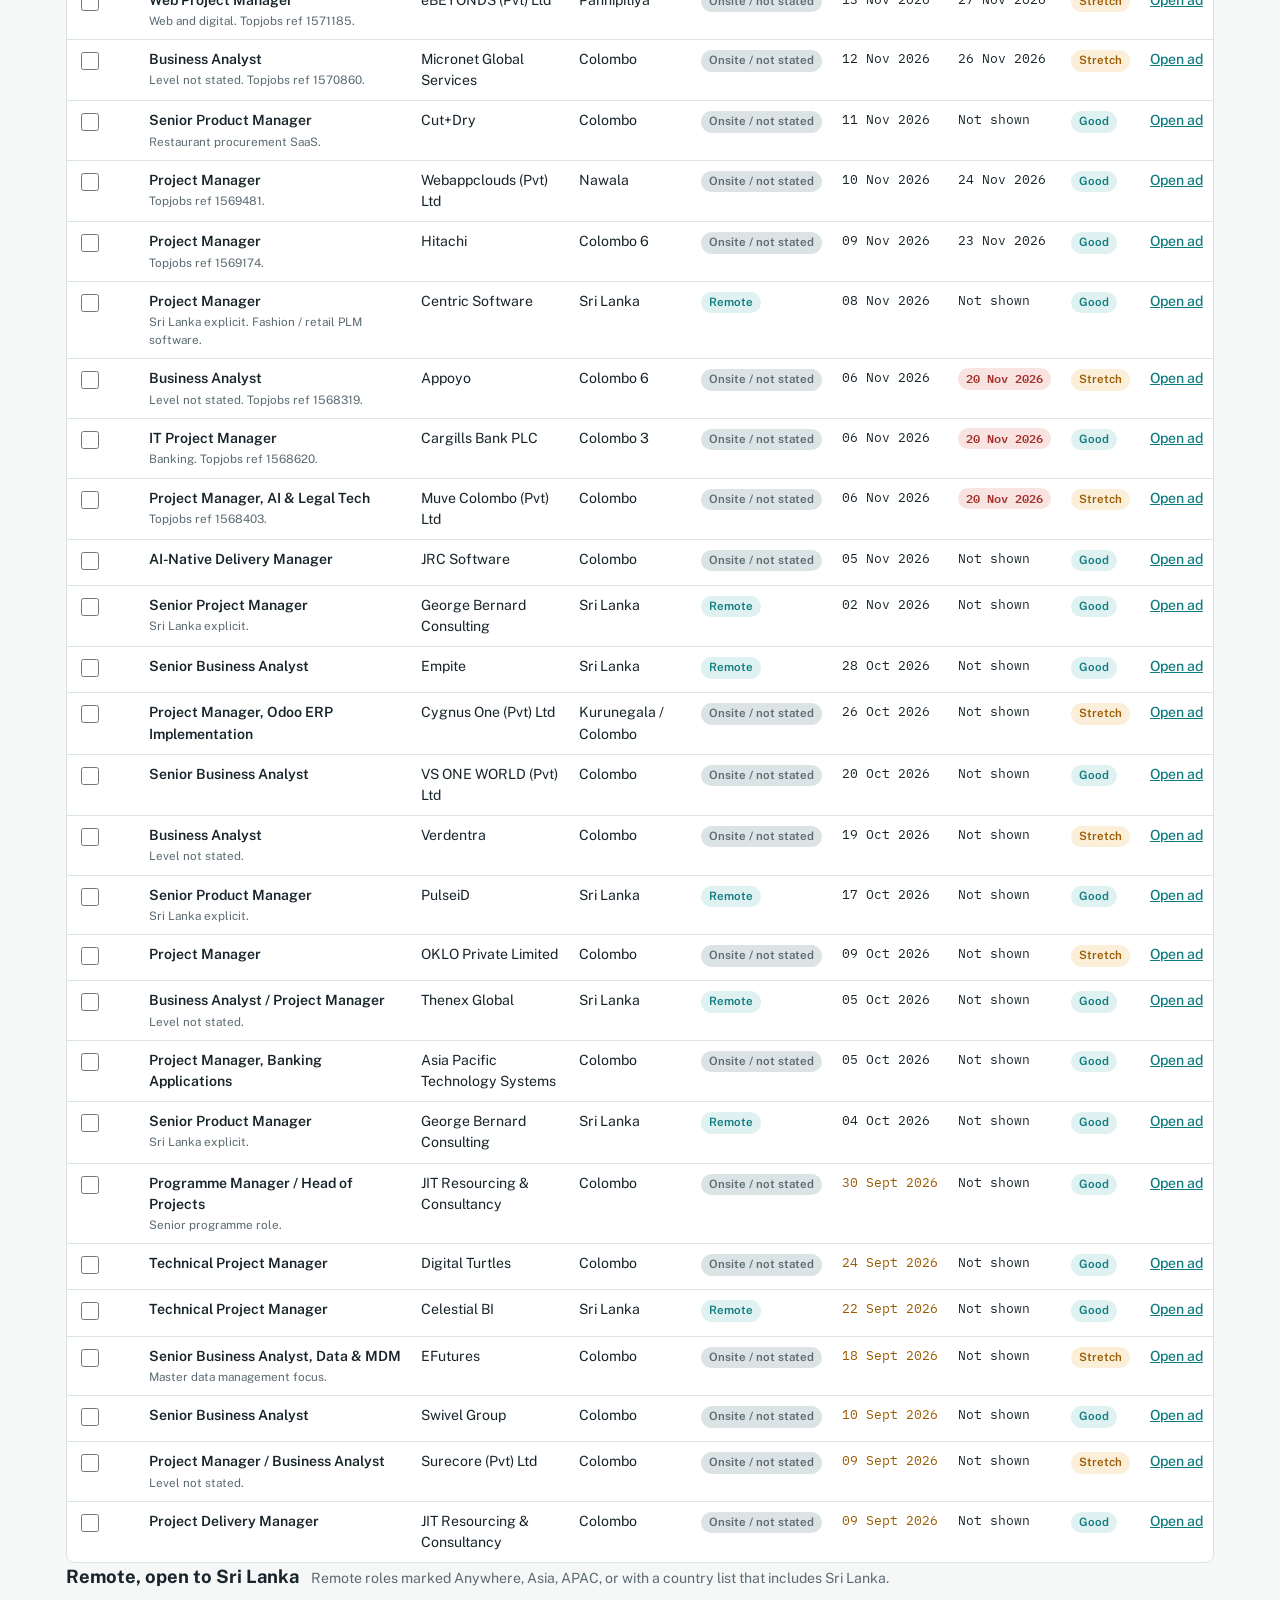
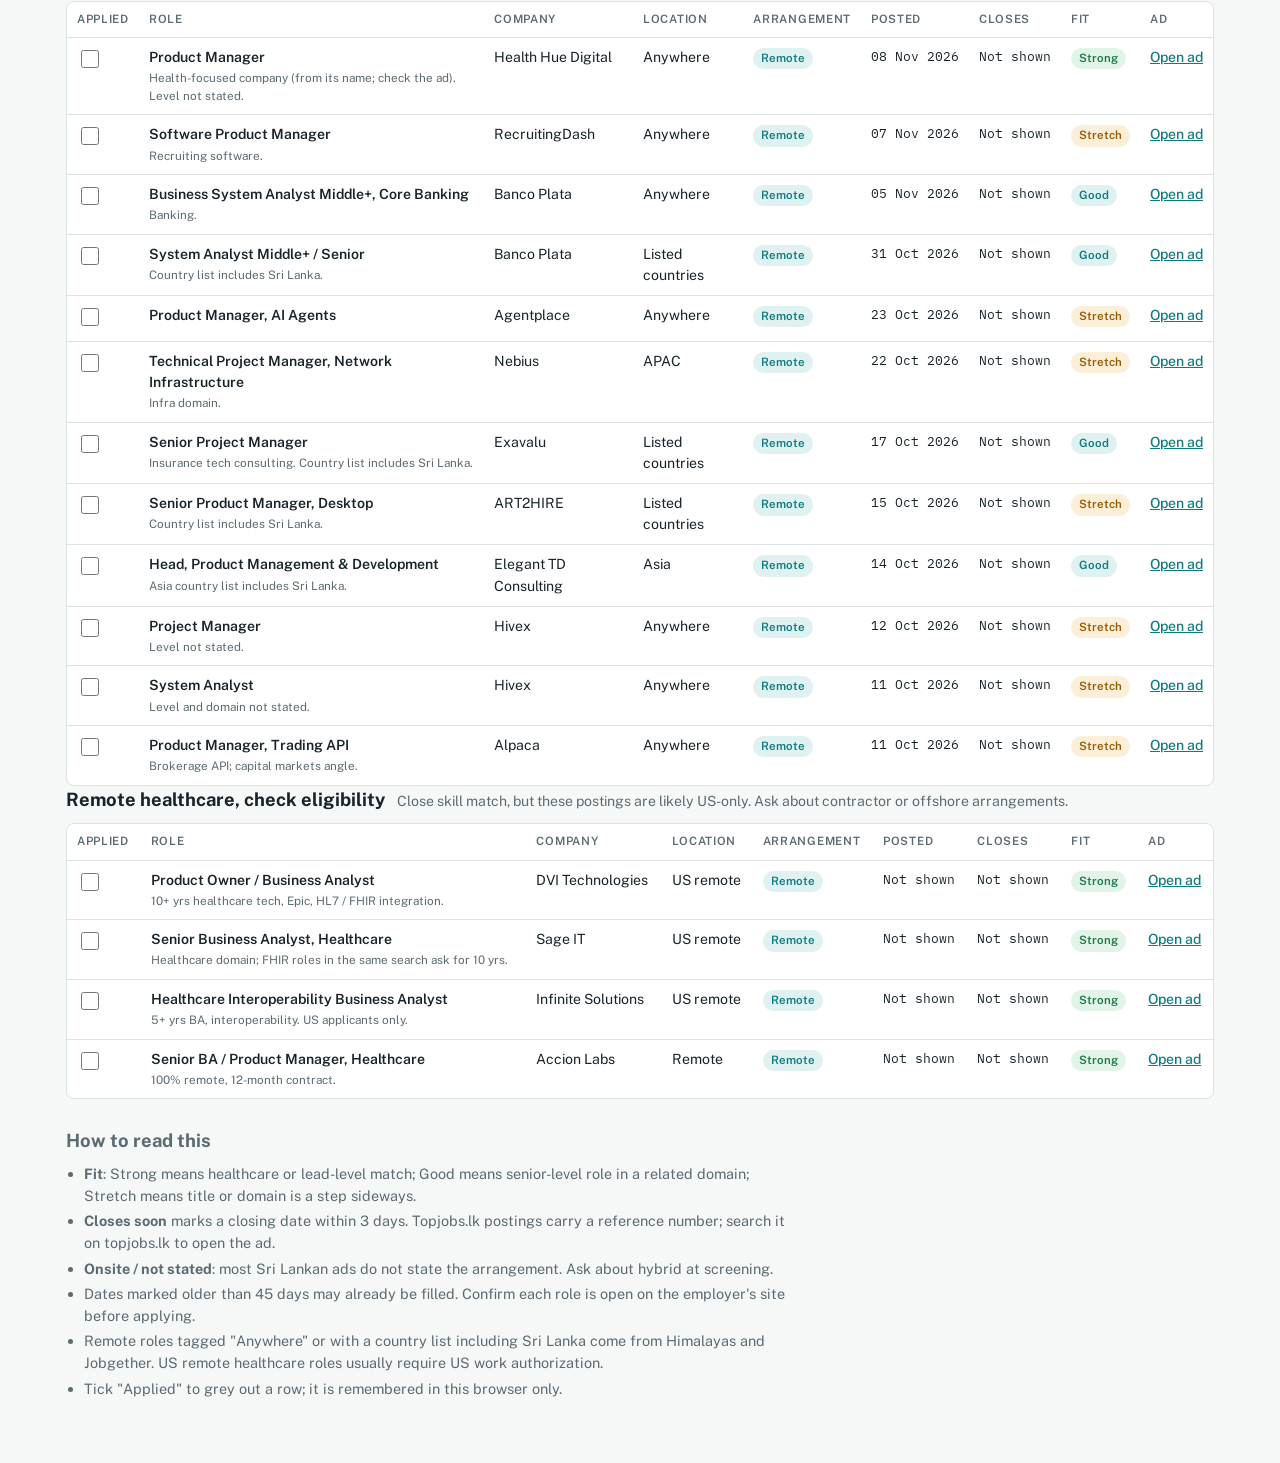
==== commit 11c1e869: "Add Europe remote section and make page text generic Co-Authored-By: Claude Opus 5.5 <noreply@anthro" ====
--- a/index.html
+++ b/index.html
@@ -73,15 +73,15 @@
   <header>
     <div class="eyebrow">Job search · checked 18 Nov 2026</div>
     <h1>BA &amp; PM Openings, Nov 2026</h1>
-    <p class="lede">Open roles that match a Lead Business Analyst profile with 10+ years in healthcare IT, interim Product Owner experience and an interest in IT project management. Sri Lanka roles (onsite or hybrid) first, then remote roles open to Sri Lanka, then healthcare remote roles to check for eligibility.</p>
+    <p class="lede">Open senior Business Analyst, Project Manager and Product roles. Sri Lanka roles (onsite or hybrid) first, then remote roles open to Sri Lanka, then healthcare remote roles to check for eligibility.</p>
     <p style="margin:10px 0 0;font-weight:600"><a href="daily/">New roles by date &rarr;</a></p>
   </header>
 
-  <div class="profile" aria-label="Profile match summary">
-    <div class="chipcard"><b>Strongest angle</b>Healthcare IT and EHR: FHIR, SNOMED CT, DICOM, clinical order management</div>
-    <div class="chipcard"><b>Target titles</b>Lead or Senior BA, Business Systems Analyst, Product Owner, IT or Technical PM, Delivery Manager</div>
-    <div class="chipcard"><b>Second domain</b>Capital markets (LSEG / MillenniumIT surveillance), useful for DirectFN, banking and fintech roles</div>
-    <div class="chipcard"><b>Excluded</b>Current employer, interns, trainees, associate and junior roles</div>
+  <div class="profile" aria-label="What this list covers">
+    <div class="chipcard"><b>Focus domain</b>Healthcare IT and EHR roles, including FHIR, SNOMED CT and interoperability work</div>
+    <div class="chipcard"><b>Role titles</b>Lead or Senior BA, Business Systems Analyst, Product Owner, IT or Technical PM, Delivery Manager</div>
+    <div class="chipcard"><b>Also included</b>Capital markets, banking and fintech roles</div>
+    <div class="chipcard"><b>Excluded</b>Interns, trainees, associate and junior roles</div>
   </div>
 
   <div class="stats" id="stats"></div>
@@ -129,7 +129,7 @@
 {g:"top",k:"Product",role:"Product Owner",note:"Healthcare software. 6+ yrs as PO / Senior BA / Product Analyst. Valid through 19 Nov.",co:"VitalHub Innovations Lab",loc:"Colombo",a:"Onsite",fit:"Strong",posted:"2026-09-13",closes:"2026-11-19",url:IT("14797/product-owner-at-vitalhub-innovations-lab")},
 {g:"top",k:"BA",role:"Senior Lead, Business Analyst",note:"Topjobs ref 1568576.",co:"Kelly Felder",loc:"Piliyandala",a:"Onsite",fit:"Strong",posted:"2026-11-06",closes:"2026-11-20",url:TJ_IT},
 {g:"top",k:"BA",role:"Lead Business Analyst",note:"Full-time.",co:"George Bernard Consulting",loc:"Colombo",a:"Onsite",fit:"Good",posted:"2026-11-05",closes:"",url:"https://www.drjobpro.com/sri-lanka/business-analysis-jobs-in-colombo"},
-{g:"top",k:"BA",role:"Senior Business Analyst",note:"Capital markets fintech, matches LSEG background. Topjobs ref 1570236.",co:"DirectFN",loc:"Colombo",a:"Onsite",fit:"Good",posted:"2026-11-11",closes:"2026-11-25",url:IT("15755/senior-business-analyst-at-directfn")},
+{g:"top",k:"BA",role:"Senior Business Analyst",note:"Capital markets fintech. Topjobs ref 1570236.",co:"DirectFN",loc:"Colombo",a:"Onsite",fit:"Good",posted:"2026-11-11",closes:"2026-11-25",url:IT("15755/senior-business-analyst-at-directfn")},
 {g:"top",k:"BA",role:"Senior Business Systems Analyst",note:"Banking.",co:"HSBC",loc:"Colombo",a:"Hybrid",fit:"Good",posted:"2026-11-08",closes:"",url:"https://www.levels.fyi/jobs/location/sri-lanka"},
 // ---- Sri Lanka BA
 {g:"lk",k:"BA",role:"Senior Business Analyst",note:"",co:"Empite",loc:"Sri Lanka",a:"Remote",fit:"Good",posted:"2026-10-28",closes:"",url:IT("15613/senior-business-analyst-at-empite")},
